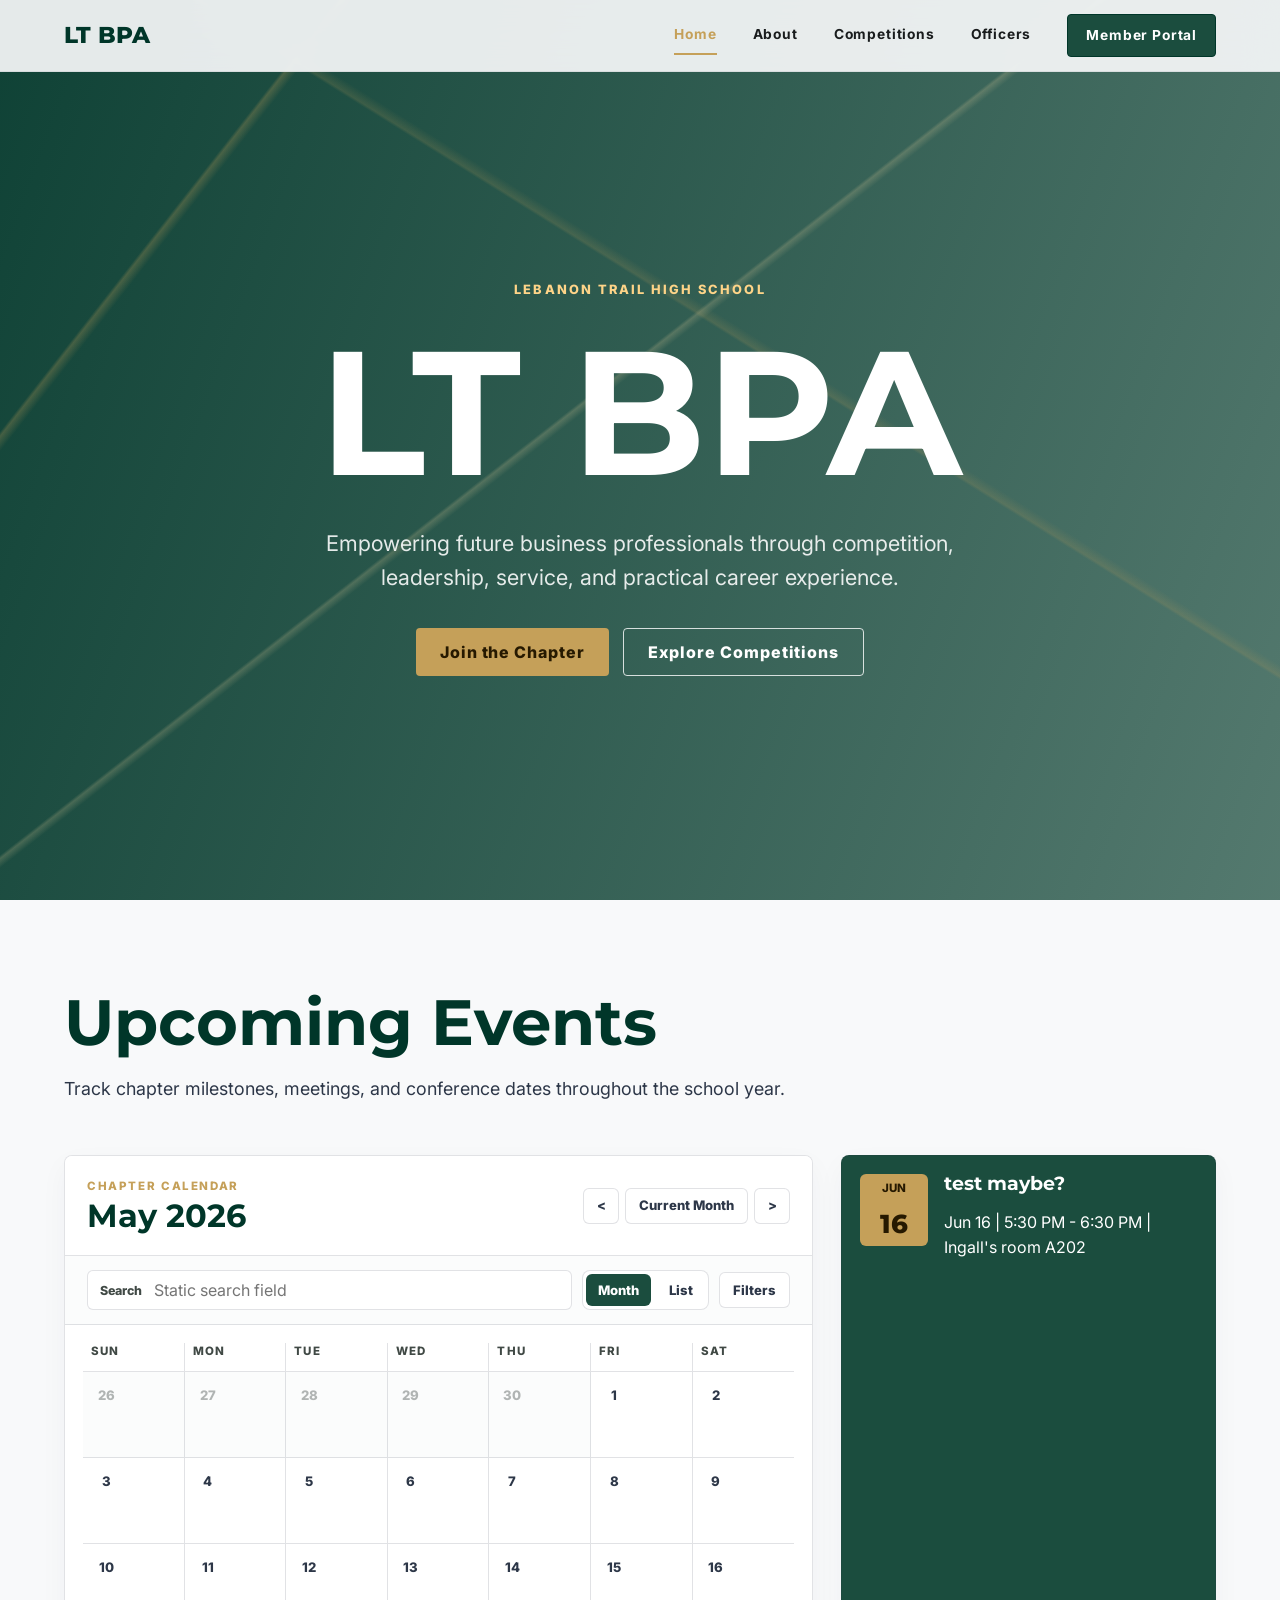
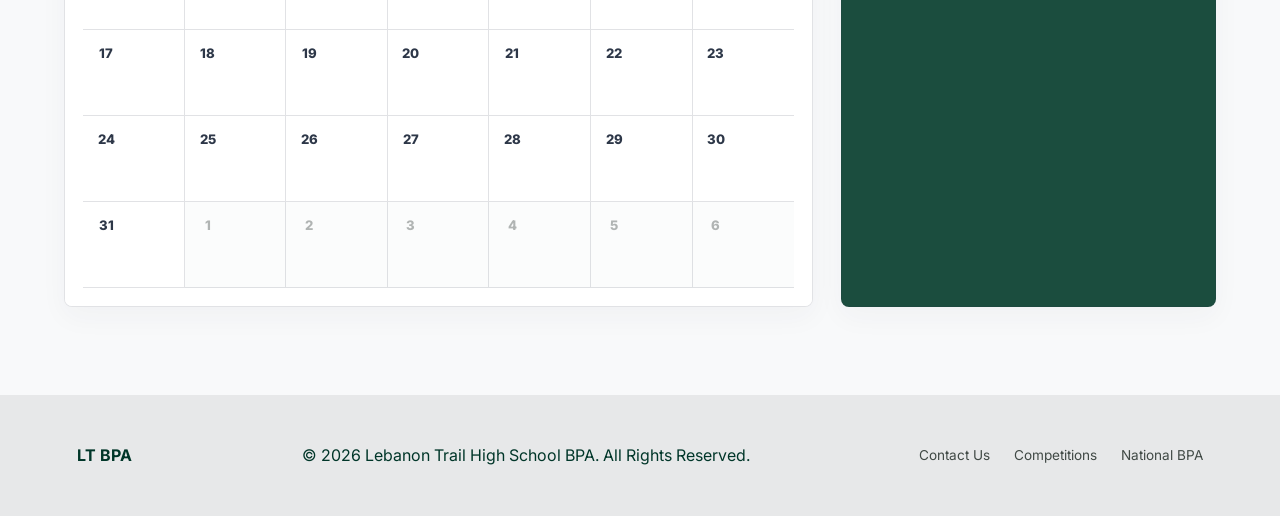
==== index.html @ 3ccf3f9d "Day 1: Calendar + Page layout setup" ====
<!DOCTYPE html>
<html lang="en">
<head>
  <meta charset="UTF-8">
  <meta name="viewport" content="width=device-width, initial-scale=1.0">
  <title>LT BPA | Lebanon Trail High School</title>
  <link rel="preconnect" href="https://fonts.googleapis.com">
  <link rel="preconnect" href="https://fonts.gstatic.com" crossorigin>
  <link href="https://fonts.googleapis.com/css2?family=Inter:wght@400;500;600;700&family=Montserrat:wght@600;700;800&display=swap" rel="stylesheet">
  <link rel="stylesheet" href="styles.css">
</head>
<body>
  <header class="site-header" id="top">
    <a class="brand" href="index.html" aria-label="LT BPA home">LT BPA</a>
    <input class="nav-check" type="checkbox" id="nav-check" aria-label="Toggle navigation">
    <label class="menu-toggle" for="nav-check" aria-label="Open navigation">
      <span></span><span></span><span></span>
    </label>
    <nav class="nav-links" aria-label="Primary navigation">
      <a class="active" href="index.html">Home</a>
      <a href="about.html">About</a>
      <a href="competitions.html">Competitions</a>
      <a href="officers.html">Officers</a>
      <a class="portal-link" href="mailto:ingalls@friscoisd.org">Member Portal</a>
    </nav>
  </header>

  <main>
    <section class="hero">
      <div class="hero-media" aria-hidden="true">
        <div class="architecture-lines"></div>
      </div>
      <div class="hero-content reveal">
        <p class="eyebrow">Lebanon Trail High School</p>
        <h1>LT BPA</h1>
        <p class="hero-copy">Empowering future business professionals through competition, leadership, service, and practical career experience.</p>
        <div class="hero-actions">
          <a class="button gold" href="mailto:ingalls@friscoisd.org">Join the Chapter</a>
          <a class="button ghost" href="competitions.html">Explore Competitions</a>
        </div>
      </div>
    </section>

    <section class="section events page-home-events">
      <div class="section-heading reveal">
        <h2>Upcoming Events</h2>
        <p>Track chapter milestones, meetings, and conference dates throughout the school year.</p>
      </div>
      <div class="events-layout">
        <!-- CALENDAR_SYNC_START -->
        <div class="calendar-shell event-manager reveal">
          <input class="view-radio" type="radio" name="calendar-view" id="view-month" checked>
          <input class="view-radio" type="radio" name="calendar-view" id="view-list">
          <input class="month-radio" type="radio" name="calendar-month" id="calendar-prev">
          <input class="month-radio" type="radio" name="calendar-month" id="calendar-current" checked>
          <input class="month-radio" type="radio" name="calendar-month" id="calendar-next">
          <div class="event-manager-top">
            <div>
              <p class="calendar-kicker">Chapter Calendar</p>
              <h3>
                <span class="month-title prev-title">April 2026</span>
                <span class="month-title current-title">May 2026</span>
                <span class="month-title next-title">June 2026</span>
              </h3>
            </div>
            <div class="calendar-actions" aria-label="Calendar month controls">
              <label class="icon-button" for="calendar-prev" aria-label="Previous month">&lt;</label>
              <label class="today-button" for="calendar-current">Current Month</label>
              <label class="icon-button" for="calendar-next" aria-label="Next month">&gt;</label>
            </div>
          </div>

          <div class="calendar-toolbar">
            <div class="search-field">
              <span aria-hidden="true">Search</span>
              <input type="search" placeholder="Static search field" aria-label="Search events">
            </div>
            <div class="view-toggle" aria-label="Calendar view">
              <label for="view-month">Month</label>
              <label for="view-list">List</label>
            </div>
            <details class="filter-menu">
              <summary>Filters</summary>
              <div class="filter-panel">
                <label class="filter-chip tomato"><input class="category-filter" id="filter-meetings" type="checkbox"> Meetings</label>
                <label class="filter-chip tangerine"><input class="category-filter" id="filter-events" type="checkbox"> Events</label>
                <label class="filter-chip sage"><input class="category-filter" id="filter-conferences" type="checkbox"> Conferences</label>
                <label class="filter-chip peacock"><input class="category-filter" id="filter-deadlines" type="checkbox"> Deadlines</label>
              </div>
            </details>
          </div>

          <div class="month-view">
            <div class="month-panel prev-panel" aria-label="April 2026 month calendar">
              <div class="weekday">Sun</div><div class="weekday">Mon</div><div class="weekday">Tue</div><div class="weekday">Wed</div><div class="weekday">Thu</div><div class="weekday">Fri</div><div class="weekday">Sat</div>
              <div class="calendar-day muted"><span>29</span></div>
              <div class="calendar-day muted"><span>30</span></div>
              <div class="calendar-day muted"><span>31</span></div>
              <div class="calendar-day"><span>1</span></div>
              <div class="calendar-day"><span>2</span></div>
              <div class="calendar-day"><span>3</span></div>
              <div class="calendar-day"><span>4</span></div>
              <div class="calendar-day"><span>5</span></div>
              <div class="calendar-day"><span>6</span></div>
              <div class="calendar-day"><span>7</span></div>
              <div class="calendar-day"><span>8</span></div>
              <div class="calendar-day"><span>9</span></div>
              <div class="calendar-day"><span>10</span></div>
              <div class="calendar-day"><span>11</span></div>
              <div class="calendar-day"><span>12</span></div>
              <div class="calendar-day"><span>13</span></div>
              <div class="calendar-day"><span>14</span></div>
              <div class="calendar-day"><span>15</span></div>
              <div class="calendar-day"><span>16</span></div>
              <div class="calendar-day"><span>17</span></div>
              <div class="calendar-day"><span>18</span></div>
              <div class="calendar-day"><span>19</span></div>
              <div class="calendar-day"><span>20</span></div>
              <div class="calendar-day"><span>21</span></div>
              <div class="calendar-day"><span>22</span></div>
              <div class="calendar-day"><span>23</span></div>
              <div class="calendar-day"><span>24</span></div>
              <div class="calendar-day"><span>25</span></div>
              <div class="calendar-day"><span>26</span></div>
              <div class="calendar-day"><span>27</span></div>
              <div class="calendar-day"><span>28</span></div>
              <div class="calendar-day"><span>29</span></div>
              <div class="calendar-day"><span>30</span></div>
              <div class="calendar-day muted"><span>1</span></div>
              <div class="calendar-day muted"><span>2</span></div>
            </div>
            <div class="month-panel current-panel" aria-label="May 2026 month calendar">
              <div class="weekday">Sun</div><div class="weekday">Mon</div><div class="weekday">Tue</div><div class="weekday">Wed</div><div class="weekday">Thu</div><div class="weekday">Fri</div><div class="weekday">Sat</div>
              <div class="calendar-day muted"><span>26</span></div>
              <div class="calendar-day muted"><span>27</span></div>
              <div class="calendar-day muted"><span>28</span></div>
              <div class="calendar-day muted"><span>29</span></div>
              <div class="calendar-day muted"><span>30</span></div>
              <div class="calendar-day"><span>1</span></div>
              <div class="calendar-day"><span>2</span></div>
              <div class="calendar-day"><span>3</span></div>
              <div class="calendar-day"><span>4</span></div>
              <div class="calendar-day"><span>5</span></div>
              <div class="calendar-day"><span>6</span></div>
              <div class="calendar-day"><span>7</span></div>
              <div class="calendar-day"><span>8</span></div>
              <div class="calendar-day"><span>9</span></div>
              <div class="calendar-day"><span>10</span></div>
              <div class="calendar-day"><span>11</span></div>
              <div class="calendar-day"><span>12</span></div>
              <div class="calendar-day"><span>13</span></div>
              <div class="calendar-day"><span>14</span></div>
              <div class="calendar-day"><span>15</span></div>
              <div class="calendar-day"><span>16</span></div>
              <div class="calendar-day"><span>17</span></div>
              <div class="calendar-day"><span>18</span></div>
              <div class="calendar-day"><span>19</span></div>
              <div class="calendar-day"><span>20</span></div>
              <div class="calendar-day"><span>21</span></div>
              <div class="calendar-day"><span>22</span></div>
              <div class="calendar-day"><span>23</span></div>
              <div class="calendar-day"><span>24</span></div>
              <div class="calendar-day"><span>25</span></div>
              <div class="calendar-day"><span>26</span></div>
              <div class="calendar-day"><span>27</span></div>
              <div class="calendar-day"><span>28</span></div>
              <div class="calendar-day"><span>29</span></div>
              <div class="calendar-day"><span>30</span></div>
              <div class="calendar-day"><span>31</span></div>
              <div class="calendar-day muted"><span>1</span></div>
              <div class="calendar-day muted"><span>2</span></div>
              <div class="calendar-day muted"><span>3</span></div>
              <div class="calendar-day muted"><span>4</span></div>
              <div class="calendar-day muted"><span>5</span></div>
              <div class="calendar-day muted"><span>6</span></div>
            </div>
            <div class="month-panel next-panel" aria-label="June 2026 month calendar">
              <div class="weekday">Sun</div><div class="weekday">Mon</div><div class="weekday">Tue</div><div class="weekday">Wed</div><div class="weekday">Thu</div><div class="weekday">Fri</div><div class="weekday">Sat</div>
              <div class="calendar-day muted"><span>31</span></div>
              <div class="calendar-day"><span>1</span></div>
              <div class="calendar-day"><span>2</span></div>
              <div class="calendar-day"><span>3</span></div>
              <div class="calendar-day"><span>4</span></div>
              <div class="calendar-day"><span>5</span></div>
              <div class="calendar-day"><span>6</span></div>
              <div class="calendar-day"><span>7</span></div>
              <div class="calendar-day"><span>8</span></div>
              <div class="calendar-day"><span>9</span></div>
              <div class="calendar-day"><span>10</span></div>
              <div class="calendar-day"><span>11</span></div>
              <div class="calendar-day"><span>12</span></div>
              <div class="calendar-day"><span>13</span></div>
              <div class="calendar-day"><span>14</span></div>
              <div class="calendar-day"><span>15</span></div>
              <div class="calendar-day featured-day"><span>16</span><a class="calendar-event cat-events" href="#test-maybe-20260616">test maybe?</a></div>
              <div class="calendar-day"><span>17</span></div>
              <div class="calendar-day"><span>18</span></div>
              <div class="calendar-day"><span>19</span></div>
              <div class="calendar-day"><span>20</span></div>
              <div class="calendar-day"><span>21</span></div>
              <div class="calendar-day"><span>22</span></div>
              <div class="calendar-day"><span>23</span></div>
              <div class="calendar-day"><span>24</span></div>
              <div class="calendar-day"><span>25</span></div>
              <div class="calendar-day"><span>26</span></div>
              <div class="calendar-day"><span>27</span></div>
              <div class="calendar-day"><span>28</span></div>
              <div class="calendar-day"><span>29</span></div>
              <div class="calendar-day"><span>30</span></div>
              <div class="calendar-day muted"><span>1</span></div>
              <div class="calendar-day muted"><span>2</span></div>
              <div class="calendar-day muted"><span>3</span></div>
              <div class="calendar-day muted"><span>4</span></div>
            </div>
          </div>

          <div class="calendar-list-view" id="calendar-list" aria-label="Calendar event list">
            <article class="calendar-list-event cat-events" id="test-maybe-20260616"><span class="event-dot tangerine-dot"></span><div><h4>test maybe?</h4><p>Jun 16 | 5:30 PM - 6:30 PM | Ingall&#x27;s room A202</p></div></article>
          </div>
        </div>
        <!-- CALENDAR_SYNC_END -->
        <div class="milestones reveal">
          <!-- MILESTONES_SYNC_START -->
          <article class="featured"><time><span>Jun</span>16</time><div><h3>test maybe?</h3><p>Jun 16 | 5:30 PM - 6:30 PM | Ingall&#x27;s room A202</p></div></article>
          <!-- MILESTONES_SYNC_END -->
        </div>
      </div>
    </section>
  </main>

  <footer>
    <strong>LT BPA</strong>
    <p>&copy; 2026 Lebanon Trail High School BPA. All Rights Reserved.</p>
    <nav aria-label="Footer navigation">
      <a href="about.html">Contact Us</a>
      <a href="competitions.html">Competitions</a>
      <a href="https://bpa.org/">National BPA</a>
    </nav>
  </footer>
</body>
</html>
---- styles.css ----
:root {
  --surface: #f8f9fa;
  --paper: #ffffff;
  --container: #e7e8e9;
  --ink: #191c1d;
  --muted: #404945;
  --forest: #003629;
  --forest-soft: #1b4d3e;
  --gold: #c5a059;
  --gold-light: #fed488;
  --navy: #2d3748;
  --line: rgba(45, 55, 72, .14);
  --shadow: 0 18px 45px rgba(0, 54, 41, .09);
  --max: 1200px;
}

* { box-sizing: border-box; }
html { scroll-behavior: smooth; }
section,
.category-block {
  scroll-margin-top: 96px;
}
body {
  margin: 0;
  background: var(--surface);
  color: var(--ink);
  font-family: Inter, system-ui, sans-serif;
  line-height: 1.55;
}

a { color: inherit; text-decoration: none; }
img { display: block; max-width: 100%; }

.site-header {
  position: fixed;
  inset: 0 0 auto 0;
  z-index: 50;
  height: 72px;
  display: flex;
  align-items: center;
  justify-content: space-between;
  padding: 0 clamp(20px, 5vw, 72px);
  background: rgba(248, 249, 250, .92);
  border-bottom: 1px solid rgba(45, 55, 72, .08);
  backdrop-filter: blur(16px);
}

.brand {
  font-family: Montserrat, sans-serif;
  font-size: 1.45rem;
  font-weight: 800;
  color: var(--forest);
}

.nav-links {
  display: flex;
  align-items: center;
  gap: clamp(18px, 3vw, 36px);
  font-size: .86rem;
  font-weight: 700;
  letter-spacing: .06em;
}

.nav-links a {
  padding: 8px 0;
  border-bottom: 2px solid transparent;
}

.nav-links a.active,
.nav-links a:hover {
  color: var(--gold);
  border-color: var(--gold);
}

.nav-links .portal-link {
  padding: 10px 18px;
  color: #fff;
  background: var(--forest-soft);
  border: 1px solid var(--forest);
  border-radius: 4px;
}

.nav-check {
  position: absolute;
  inline-size: 1px;
  block-size: 1px;
  opacity: 0;
  pointer-events: none;
}

.menu-toggle {
  display: none;
  width: 42px;
  height: 42px;
  cursor: pointer;
  background: transparent;
}

.menu-toggle span {
  display: block;
  width: 24px;
  height: 2px;
  margin: 5px auto;
  background: var(--forest);
}

.hero {
  position: relative;
  min-height: 100svh;
  display: grid;
  place-items: center;
  overflow: hidden;
  padding: 112px 24px 56px;
  color: #fff;
}

.hero-media {
  position: absolute;
  inset: 0;
  background:
    linear-gradient(110deg, rgba(0, 54, 41, .94), rgba(27, 77, 62, .74)),
    url("https://images.unsplash.com/photo-1497366754035-f200968a6e72?auto=format&fit=crop&w=2200&q=85") center/cover;
}

.architecture-lines {
  position: absolute;
  inset: 0;
  background:
    linear-gradient(128deg, transparent 17%, rgba(197, 160, 89, .34) 17.2%, transparent 17.8%),
    linear-gradient(142deg, transparent 45%, rgba(255, 222, 165, .24) 45.2%, transparent 45.7%),
    linear-gradient(32deg, transparent 60%, rgba(197, 160, 89, .22) 60.2%, transparent 60.9%);
  opacity: .8;
}

.hero-content {
  position: relative;
  z-index: 1;
  max-width: 840px;
  text-align: center;
}

.eyebrow {
  margin: 0 0 18px;
  color: var(--gold-light);
  font-size: .8rem;
  font-weight: 800;
  letter-spacing: .16em;
  text-transform: uppercase;
}

h1, h2, h3 {
  font-family: Montserrat, sans-serif;
  line-height: 1.08;
  letter-spacing: 0;
}

h1 {
  margin: 0;
  font-size: clamp(4.5rem, 15vw, 11rem);
}

.page-main {
  padding-top: 72px;
}

.page-start {
  padding-top: 80px;
}

.page-title {
  margin: 0 0 18px;
  color: var(--forest);
  font-size: clamp(2.6rem, 7vw, 4.8rem);
}

.page-title.light {
  color: #fff;
}

.hero-copy {
  max-width: 680px;
  margin: 20px auto 34px;
  color: rgba(255,255,255,.88);
  font-size: clamp(1.1rem, 2vw, 1.35rem);
}

.button {
  display: inline-flex;
  align-items: center;
  justify-content: center;
  min-height: 48px;
  padding: 0 24px;
  border-radius: 4px;
  font-weight: 800;
  letter-spacing: .06em;
  transition: transform .2s ease, box-shadow .2s ease, background .2s ease;
}

.button:hover { transform: translateY(-2px); box-shadow: var(--shadow); }
.gold { background: var(--gold); color: #261900; }
.ghost { border: 1px solid rgba(255,255,255,.8); color: #fff; }
.hero-actions { display: flex; gap: 14px; justify-content: center; flex-wrap: wrap; }

.scroll-cue {
  position: absolute;
  bottom: 24px;
  color: rgba(255,255,255,.7);
  font-size: .72rem;
  font-weight: 700;
  letter-spacing: .18em;
  text-transform: uppercase;
}

.section {
  max-width: var(--max);
  margin: 0 auto;
  padding: 88px 24px;
}

.section-heading {
  max-width: 760px;
  margin-bottom: 52px;
}

.section-heading h2,
.compact-heading h2,
.category-copy h2,
.final-cta h2 {
  margin: 0 0 18px;
  color: var(--forest);
  font-size: clamp(2rem, 5vw, 4rem);
}

.section-heading p,
.category-copy p,
.final-cta p {
  color: var(--navy);
  font-size: 1.12rem;
}

.about-layout {
  display: grid;
  grid-template-columns: minmax(0, 2fr) minmax(280px, 1fr);
  gap: 28px;
  align-items: stretch;
}

.feature-panel,
.benefit,
.officer,
.calendar-shell,
.milestones article,
.event-card {
  background: var(--paper);
  border: 1px solid var(--line);
  border-radius: 8px;
  box-shadow: 0 10px 28px rgba(45, 55, 72, .04);
}

.feature-panel { padding: clamp(28px, 5vw, 48px); }
.icon-mark, .benefit span {
  display: grid;
  place-items: center;
  width: 48px;
  height: 48px;
  margin-bottom: 20px;
  background: #eef1ef;
  color: var(--forest);
  border-radius: 6px;
  font-weight: 800;
}

.feature-panel h3, .benefit h3, .officer h3, .milestones h3 {
  color: var(--forest);
  margin: 0 0 14px;
}

.member-stat {
  position: relative;
  overflow: hidden;
  min-height: 360px;
  display: flex;
  flex-direction: column;
  justify-content: flex-end;
  padding: 32px;
  color: #fff;
  background: var(--forest);
  border-radius: 8px;
}

.stat-visual {
  position: absolute;
  inset: 0;
  background:
    linear-gradient(rgba(0,54,41,.2), rgba(0,54,41,.88)),
    url("https://images.unsplash.com/photo-1556761175-b413da4baf72?auto=format&fit=crop&w=900&q=85") center/cover;
}

.member-stat strong, .member-stat span { position: relative; }
.member-stat strong { font: 800 2.8rem Montserrat, sans-serif; }
.member-stat span { color: var(--gold-light); font-weight: 800; text-transform: uppercase; }

.benefits { padding-top: 24px; }
.benefit-grid {
  display: grid;
  grid-template-columns: repeat(3, 1fr);
  gap: 24px;
}
.benefit { padding: 32px; }

.competition-hero {
  position: relative;
  min-height: 420px;
  display: grid;
  grid-template-columns: minmax(0, 1fr) 300px;
  gap: 48px;
  align-items: center;
  padding: 96px max(24px, calc((100vw - var(--max)) / 2));
  overflow: hidden;
  color: #fff;
  background:
    linear-gradient(110deg, rgba(0, 54, 41, .98), rgba(27, 77, 62, .92)),
    url("https://images.unsplash.com/photo-1556761175-4b46a572b786?auto=format&fit=crop&w=1800&q=85") center/cover,
    var(--forest);
  isolation: isolate;
}
.competition-hero::before,
.competition-hero::after {
  content: "";
  position: absolute;
  inset: 0;
  pointer-events: none;
}
.competition-hero::before {
  z-index: 0;
  background:
    linear-gradient(128deg, transparent 16%, rgba(197, 160, 89, .35) 16.2%, transparent 16.7%),
    linear-gradient(142deg, transparent 44%, rgba(255, 222, 165, .24) 44.2%, transparent 44.8%),
    linear-gradient(34deg, transparent 62%, rgba(197, 160, 89, .2) 62.2%, transparent 63%);
  opacity: .9;
}
.competition-hero::after {
  z-index: 0;
  background:
    radial-gradient(circle at 78% 26%, rgba(255, 222, 165, .14), transparent 24%),
    linear-gradient(90deg, rgba(0, 33, 23, .2), rgba(0, 33, 23, .58));
}
.competition-hero > * { position: relative; z-index: 1; }
.competition-hero .section-heading { margin: 0; }
.competition-hero h2 { color: #fff; }
.competition-hero p { color: rgba(255,255,255,.88); }
.metric-stack { display: grid; gap: 20px; }
.metric-stack div {
  padding: 28px;
  border: 1px solid rgba(255,255,255,.2);
  border-radius: 8px;
  background: rgba(0, 33, 23, .28);
  backdrop-filter: blur(4px);
}
.metric-stack strong { display: block; color: var(--gold); font: 800 2.5rem Montserrat, sans-serif; }
.metric-stack span { font-weight: 800; letter-spacing: .12em; text-transform: uppercase; }

.tabs {
  display: flex;
  gap: 14px;
  overflow-x: auto;
  padding-bottom: 20px;
  margin-bottom: 48px;
}
.tab {
  flex: 0 0 auto;
  display: inline-flex;
  padding: 13px 22px;
  border-radius: 8px;
  background: transparent;
  color: var(--ink);
  font: 800 .92rem Inter, sans-serif;
  letter-spacing: .07em;
}
.tab.active,
.tab:hover {
  background: var(--forest-soft);
  color: #fff;
}

.category-block {
  padding-top: 16px;
}

.category-block + .category-block {
  margin-top: 76px;
}

.event-grid {
  display: grid;
  grid-template-columns: repeat(3, 1fr);
  gap: 28px;
}
.event-card { padding: 28px; }
.event-code {
  display: inline-flex;
  padding: 4px 14px;
  margin-bottom: 18px;
  background: #eef0f1;
  border-radius: 3px;
  color: var(--forest);
  font-weight: 800;
}
.event-card p { color: var(--muted); }
.resource-row {
  border-top: 1px solid var(--line);
  margin-top: 24px;
  padding-top: 18px;
  color: var(--navy);
  font-weight: 800;
}

.officers { padding-top: 96px; }
.officer-grid {
  display: grid;
  grid-template-columns: repeat(2, 1fr);
  gap: 24px;
  margin-bottom: 24px;
}
.officer-grid.small { grid-template-columns: repeat(3, 1fr); }
.officer {
  padding: 28px;
  text-align: center;
}
.officer.wide {
  display: flex;
  align-items: center;
  gap: 28px;
  text-align: left;
}
.officer img {
  width: 110px;
  height: 110px;
  object-fit: cover;
  border-radius: 8px;
  margin: 0 auto 16px;
}
.officer.wide img { margin: 0; }
.officer span {
  display: inline-flex;
  padding: 3px 10px;
  background: #eef0f1;
  color: var(--forest);
  border-radius: 3px;
  font-size: .72rem;
  font-weight: 800;
  letter-spacing: .12em;
  text-transform: uppercase;
}
.officer p { margin: 6px 0 12px; color: #b7832b; }
.officer a { color: var(--navy); font-size: .9rem; font-weight: 700; }

.events-layout {
  display: grid;
  grid-template-columns: minmax(0, 2fr) minmax(280px, 1fr);
  gap: 28px;
}
.calendar-top {
  display: flex;
  justify-content: space-between;
  align-items: center;
  padding: 18px 22px;
  color: #fff;
  background: var(--forest-soft);
  font-weight: 800;
}
.calendar-top a,
.calendar-top button {
  border: 0;
  color: var(--gold-light);
  background: transparent;
  font-weight: 800;
}
.calendar-body {
  min-height: 330px;
  display: grid;
  place-items: center;
  align-content: center;
  gap: 14px;
  color: var(--muted);
}
.calendar-icon {
  display: grid;
  place-items: center;
  width: 80px;
  height: 80px;
  background: #eef0f1;
  border-radius: 50%;
  color: var(--forest);
  font-size: 2rem;
}
.event-manager {
  overflow: hidden;
  padding: 0;
}
.view-radio,
.month-radio {
  position: absolute;
  opacity: 0;
  pointer-events: none;
}
.event-manager-top {
  display: flex;
  align-items: center;
  justify-content: space-between;
  gap: 18px;
  padding: 22px;
  border-bottom: 1px solid var(--line);
  background: var(--paper);
}
.calendar-kicker {
  margin: 0 0 3px;
  color: var(--gold);
  font-size: .72rem;
  font-weight: 800;
  letter-spacing: .14em;
  text-transform: uppercase;
}
.event-manager-top h3 {
  margin: 0;
  color: var(--forest);
  font-size: clamp(1.45rem, 3vw, 2rem);
}
.calendar-actions,
.view-toggle {
  display: inline-flex;
  align-items: center;
  gap: 6px;
}
.icon-button,
.today-button,
.view-toggle label,
.filter-menu summary {
  min-height: 36px;
  display: inline-flex;
  align-items: center;
  justify-content: center;
  border: 1px solid var(--line);
  border-radius: 6px;
  background: #fff;
  color: var(--navy);
  font-size: .82rem;
  font-weight: 800;
  cursor: pointer;
}
.icon-button {
  width: 36px;
}
.today-button,
.filter-menu summary {
  padding: 0 13px;
}
.calendar-toolbar {
  display: grid;
  grid-template-columns: minmax(180px, 1fr) auto auto;
  gap: 10px;
  align-items: center;
  padding: 14px 22px;
  border-bottom: 1px solid var(--line);
  background: #fbfcfc;
}
.search-field {
  display: flex;
  align-items: center;
  gap: 10px;
  min-height: 40px;
  padding: 0 12px;
  border: 1px solid var(--line);
  border-radius: 6px;
  background: #fff;
  color: var(--muted);
}
.search-field span {
  color: var(--muted);
  font-size: .78rem;
  font-weight: 800;
}
.search-field input {
  width: 100%;
  min-width: 0;
  border: 0;
  outline: 0;
  background: transparent;
  color: var(--ink);
  font: inherit;
}
.view-toggle {
  padding: 3px;
  border: 1px solid var(--line);
  border-radius: 8px;
  background: #fff;
}
.view-toggle label {
  border: 0;
  min-height: 32px;
  padding: 0 12px;
  background: transparent;
}
#view-month:checked ~ .calendar-toolbar .view-toggle label[for="view-month"],
#view-list:checked ~ .calendar-toolbar .view-toggle label[for="view-list"] {
  background: var(--forest-soft);
  color: #fff;
}
.filter-menu {
  position: relative;
}
.filter-menu summary {
  list-style: none;
}
.filter-menu summary::-webkit-details-marker {
  display: none;
}
.filter-panel {
  position: absolute;
  right: 0;
  z-index: 5;
  min-width: 190px;
  margin-top: 8px;
  padding: 10px;
  border: 1px solid var(--line);
  border-radius: 8px;
  background: #fff;
  box-shadow: var(--shadow);
}
.filter-panel label {
  display: flex;
  gap: 8px;
  padding: 8px;
  color: var(--navy);
  font-size: .88rem;
}
.filter-chip {
  align-items: center;
  border-radius: 6px;
  font-weight: 800;
}
.filter-chip input {
  accent-color: currentColor;
}
.filter-chip.tomato { color: #d3452f; background: rgba(211, 69, 47, .08); }
.filter-chip.tangerine { color: #b86b00; background: rgba(232, 132, 31, .1); }
.filter-chip.sage { color: #4f7a59; background: rgba(122, 153, 116, .14); }
.filter-chip.peacock { color: #006b7a; background: rgba(0, 107, 122, .1); }
.month-title,
.month-panel {
  display: none;
}
#calendar-current:checked ~ .event-manager-top .current-title,
#calendar-prev:checked ~ .event-manager-top .prev-title,
#calendar-next:checked ~ .event-manager-top .next-title {
  display: inline;
}
.month-view {
  padding: 18px;
  background: #fff;
}
.month-panel {
  grid-template-columns: repeat(7, minmax(72px, 1fr));
}
#calendar-current:checked ~ .month-view .current-panel,
#calendar-prev:checked ~ .month-view .prev-panel,
#calendar-next:checked ~ .month-view .next-panel {
  display: grid;
}
.weekday,
.calendar-day {
  border-right: 1px solid var(--line);
  border-bottom: 1px solid var(--line);
}
.weekday:nth-child(7n),
.calendar-day:nth-child(7n) {
  border-right: 0;
}
.weekday {
  padding: 0 8px 10px;
  color: var(--muted);
  font-size: .72rem;
  font-weight: 800;
  letter-spacing: .1em;
  text-transform: uppercase;
}
.calendar-day {
  min-height: 86px;
  padding: 9px;
  color: var(--navy);
}
.calendar-day span {
  display: inline-flex;
  align-items: center;
  justify-content: center;
  width: 28px;
  height: 28px;
  border-radius: 50%;
  font-size: .82rem;
  font-weight: 800;
}
.calendar-day.muted {
  color: rgba(64, 73, 69, .4);
  background: #fbfcfc;
}
.calendar-day a {
  display: block;
  margin-top: 8px;
  padding: 7px 8px;
  border-radius: 5px;
  background: rgba(27, 77, 62, .1);
  color: var(--forest);
  font-size: .76rem;
  font-weight: 800;
  line-height: 1.25;
}
.calendar-day .cat-meetings { background: rgba(211, 69, 47, .1); color: #a83224; }
.calendar-day .cat-events { background: rgba(232, 132, 31, .12); color: #875000; }
.calendar-day .cat-conferences { background: rgba(122, 153, 116, .18); color: #375b3f; }
.calendar-day .cat-deadlines { background: rgba(0, 107, 122, .12); color: #005261; }
.featured-day span {
  background: var(--gold);
  color: #261900;
}
.calendar-list-view {
  display: none;
  padding: 18px 22px 22px;
  background: #fff;
}
.calendar-list-view article {
  display: flex;
  gap: 12px;
  padding: 16px 0;
  border-bottom: 1px solid var(--line);
}
.calendar-list-view article:last-child {
  border-bottom: 0;
}
.calendar-list-view h4,
.calendar-list-view p {
  margin: 0;
}
.calendar-list-view h4 {
  color: var(--forest);
}
.calendar-list-view p {
  color: var(--muted);
  font-size: .9rem;
}
.empty-event {
  margin: 0;
  padding: 20px;
  border: 1px dashed var(--line);
  border-radius: 8px;
  color: var(--muted);
  background: #fbfcfc;
}
.event-dot {
  width: 10px;
  height: 10px;
  margin-top: 7px;
  border-radius: 50%;
}
.tomato-dot { background: #d3452f; }
.tangerine-dot { background: #e8841f; }
.sage-dot { background: #7a9974; }
.peacock-dot { background: #006b7a; }
#view-list:checked ~ .month-view {
  display: none;
}
#view-list:checked ~ .calendar-list-view {
  display: block;
}
.event-manager:has(.category-filter:checked) .calendar-day .calendar-event {
  display: none;
}
.event-manager:has(#filter-meetings:checked) .calendar-day .cat-meetings,
.event-manager:has(#filter-events:checked) .calendar-day .cat-events,
.event-manager:has(#filter-conferences:checked) .calendar-day .cat-conferences,
.event-manager:has(#filter-deadlines:checked) .calendar-day .cat-deadlines {
  display: block;
}
.event-manager:has(.category-filter:checked) .calendar-list-event {
  display: none;
}
.event-manager:has(#filter-meetings:checked) .calendar-list-event.cat-meetings,
.event-manager:has(#filter-events:checked) .calendar-list-event.cat-events,
.event-manager:has(#filter-conferences:checked) .calendar-list-event.cat-conferences,
.event-manager:has(#filter-deadlines:checked) .calendar-list-event.cat-deadlines {
  display: flex;
}
.milestones { display: grid; gap: 16px; }
.milestones article {
  display: flex;
  gap: 16px;
  padding: 18px;
}
.milestones .featured { background: var(--forest-soft); color: #fff; }
.milestones .featured h3 { color: #fff; }
time {
  display: grid;
  place-items: center;
  min-width: 68px;
  height: 72px;
  background: rgba(254, 212, 136, .32);
  border-radius: 6px;
  color: var(--forest);
  font: 800 1.6rem Montserrat, sans-serif;
}
time span { font: 800 .72rem Inter, sans-serif; text-transform: uppercase; }
.featured time { background: var(--gold); color: #261900; }

.final-cta {
  position: relative;
  max-width: var(--max);
  margin: 0 auto 88px;
  min-height: 220px;
  display: flex;
  align-items: center;
  justify-content: space-between;
  gap: 32px;
  overflow: hidden;
  padding: 42px clamp(24px, 5vw, 56px);
  color: #fff;
  background: var(--forest-soft);
  border-radius: 8px;
}
.final-cta > * { position: relative; z-index: 1; }
.final-cta h2 { color: #fff; font-size: clamp(2rem, 4vw, 3.5rem); }
.final-cta p { color: rgba(255,255,255,.78); max-width: 640px; }
.cta-pattern {
  position: absolute;
  inset: 0;
  opacity: .24;
  background:
    linear-gradient(30deg, transparent 35%, rgba(255,255,255,.18) 35.5%, transparent 36%),
    linear-gradient(150deg, transparent 30%, rgba(255,255,255,.16) 30.5%, transparent 31%),
    repeating-linear-gradient(90deg, rgba(255,255,255,.08) 0 1px, transparent 1px 96px);
}

footer {
  display: flex;
  align-items: center;
  justify-content: space-between;
  gap: 24px;
  padding: 48px clamp(24px, 6vw, 96px);
  background: var(--container);
  color: var(--forest);
  flex-wrap: wrap;
}
footer p { margin: 0; }
footer nav { display: flex; gap: 24px; color: var(--muted); font-size: .85rem; }

@keyframes fade-up {
  from {
    opacity: 0;
    transform: translateY(22px);
  }
  to {
    opacity: 1;
    transform: translateY(0);
  }
}

.reveal {
  animation: fade-up .7s ease both;
}

.reveal:nth-child(2),
.benefit:nth-child(2),
.officer:nth-child(2),
.event-card:nth-child(2) {
  animation-delay: .08s;
}

.reveal:nth-child(3),
.benefit:nth-child(3),
.officer:nth-child(3),
.event-card:nth-child(3) {
  animation-delay: .16s;
}

@media (max-width: 900px) {
  .menu-toggle { display: block; }
  .nav-links {
    position: fixed;
    inset: 72px 0 auto 0;
    display: grid;
    gap: 0;
    padding: 16px 24px 28px;
    background: var(--surface);
    border-bottom: 1px solid var(--line);
    transform: translateY(-120%);
    transition: transform .25s ease;
  }
  .nav-check:checked ~ .nav-links { transform: translateY(0); }
  .nav-links .portal-link { text-align: center; margin-top: 10px; }
  .about-layout,
  .competition-hero,
  .events-layout,
  .officer-grid,
  .officer-grid.small,
  .benefit-grid,
  .event-grid {
    grid-template-columns: 1fr;
  }
  .competition-hero { padding: 88px 24px; }
  .officer.wide { align-items: flex-start; }
  .final-cta { margin-inline: 24px; flex-direction: column; align-items: flex-start; }
  .calendar-toolbar {
    grid-template-columns: 1fr;
  }
  .calendar-actions,
  .view-toggle {
    width: 100%;
  }
  .today-button {
    flex: 1;
  }
  .view-toggle label {
    flex: 1;
  }
  .filter-menu summary {
    width: 100%;
  }
  .filter-panel {
    left: 0;
    right: auto;
    width: 100%;
  }
}

@media (max-width: 560px) {
  .hero { padding-inline: 18px; }
  .section { padding: 70px 18px; }
  .hero-actions { align-items: stretch; flex-direction: column; }
  .button { width: 100%; }
  .officer.wide { display: block; text-align: center; }
  .officer.wide img { margin: 0 auto 16px; }
  footer { display: grid; }
  footer nav { flex-wrap: wrap; }
  .event-manager-top {
    display: grid;
  }
  .month-view {
    padding: 10px;
    overflow-x: auto;
  }
  .month-panel {
    grid-template-columns: repeat(7, minmax(42px, 1fr));
  }
  .weekday {
    padding-inline: 4px;
    font-size: .62rem;
  }
  .calendar-day {
    min-height: 70px;
    padding: 5px;
  }
  .calendar-day a {
    padding: 5px;
    font-size: .64rem;
  }
}

@media (prefers-reduced-motion: reduce) {
  html { scroll-behavior: auto; }
  *,
  *::before,
  *::after {
    animation-duration: .001ms !important;
    animation-iteration-count: 1 !important;
    transition-duration: .001ms !important;
  }
}
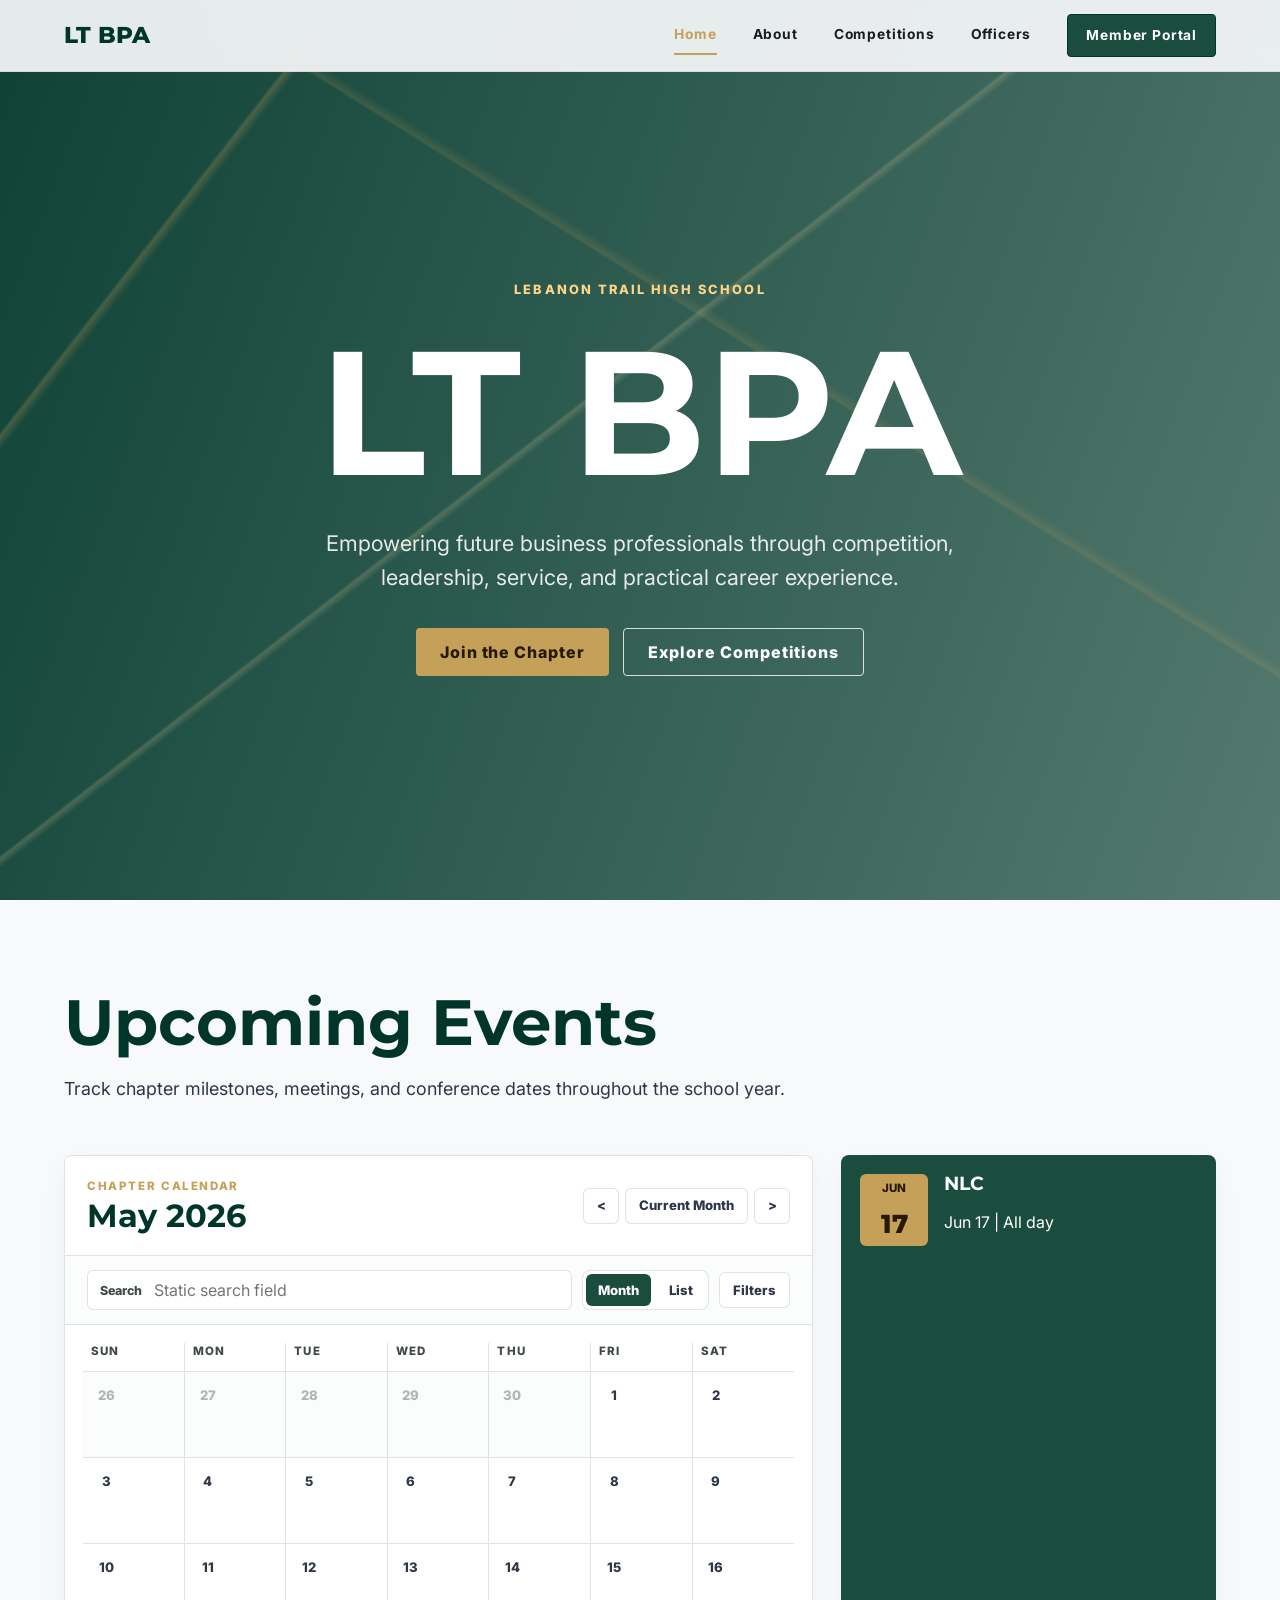
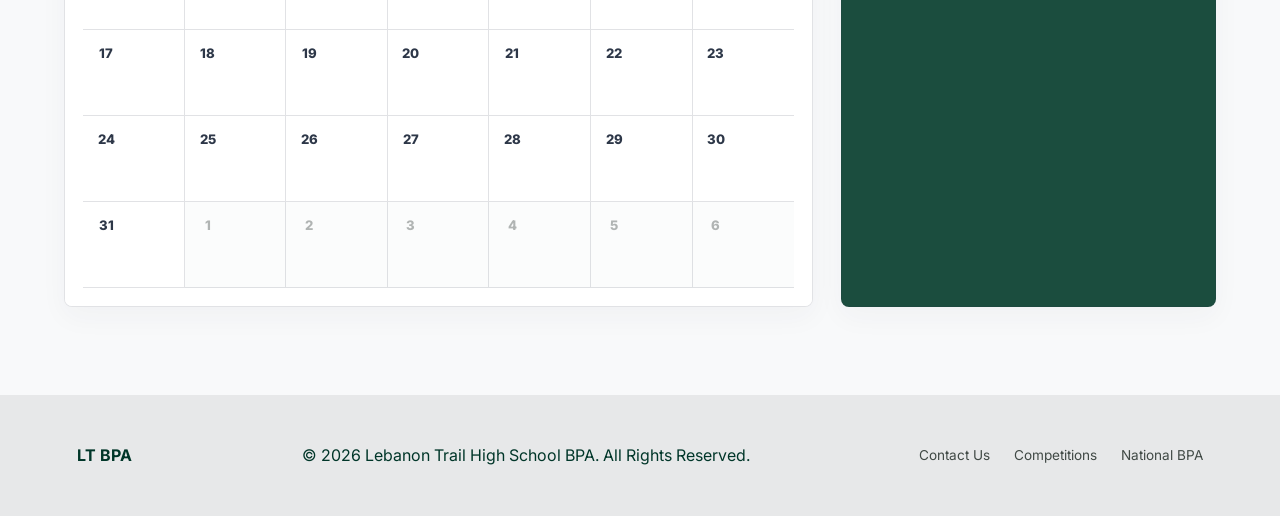
==== commit b0a32a5d: "Update synced calendar" ====
--- a/index.html
+++ b/index.html
@@ -192,8 +192,8 @@
               <div class="calendar-day"><span>13</span></div>
               <div class="calendar-day"><span>14</span></div>
               <div class="calendar-day"><span>15</span></div>
-              <div class="calendar-day featured-day"><span>16</span><a class="calendar-event cat-events" href="#test-maybe-20260616">test maybe?</a></div>
-              <div class="calendar-day"><span>17</span></div>
+              <div class="calendar-day"><span>16</span></div>
+              <div class="calendar-day featured-day"><span>17</span><a class="calendar-event cat-events" href="#nlc-20260617">NLC</a></div>
               <div class="calendar-day"><span>18</span></div>
               <div class="calendar-day"><span>19</span></div>
               <div class="calendar-day"><span>20</span></div>
@@ -215,13 +215,13 @@
           </div>
 
           <div class="calendar-list-view" id="calendar-list" aria-label="Calendar event list">
-            <article class="calendar-list-event cat-events" id="test-maybe-20260616"><span class="event-dot tangerine-dot"></span><div><h4>test maybe?</h4><p>Jun 16 | 5:30 PM - 6:30 PM | Ingall&#x27;s room A202</p></div></article>
+            <article class="calendar-list-event cat-events" id="nlc-20260617"><span class="event-dot tangerine-dot"></span><div><h4>NLC</h4><p>Jun 17 | All day</p></div></article>
           </div>
         </div>
         <!-- CALENDAR_SYNC_END -->
         <div class="milestones reveal">
           <!-- MILESTONES_SYNC_START -->
-          <article class="featured"><time><span>Jun</span>16</time><div><h3>test maybe?</h3><p>Jun 16 | 5:30 PM - 6:30 PM | Ingall&#x27;s room A202</p></div></article>
+          <article class="featured"><time><span>Jun</span>17</time><div><h3>NLC</h3><p>Jun 17 | All day</p></div></article>
           <!-- MILESTONES_SYNC_END -->
         </div>
       </div>
--- a/styles.css
+++ b/styles.css
@@ -416,13 +416,19 @@
 }
 
 .officers { padding-top: 96px; }
+.advisor-row {
+  margin-bottom: 24px;
+}
+.advisor-row .advisor {
+  max-width: 760px;
+}
 .officer-grid {
   display: grid;
   grid-template-columns: repeat(2, 1fr);
   gap: 24px;
   margin-bottom: 24px;
 }
-.officer-grid.small { grid-template-columns: repeat(3, 1fr); }
+.officer-grid.small { grid-template-columns: repeat(4, 1fr); }
 .officer {
   padding: 28px;
   text-align: center;
@@ -899,10 +905,12 @@
   .competition-hero,
   .events-layout,
   .officer-grid,
-  .officer-grid.small,
   .benefit-grid,
   .event-grid {
     grid-template-columns: 1fr;
+  }
+  .officer-grid.small {
+    grid-template-columns: repeat(2, 1fr);
   }
   .competition-hero { padding: 88px 24px; }
   .officer.wide { align-items: flex-start; }
@@ -937,6 +945,9 @@
   .button { width: 100%; }
   .officer.wide { display: block; text-align: center; }
   .officer.wide img { margin: 0 auto 16px; }
+  .officer-grid.small {
+    grid-template-columns: 1fr;
+  }
   footer { display: grid; }
   footer nav { flex-wrap: wrap; }
   .event-manager-top {
